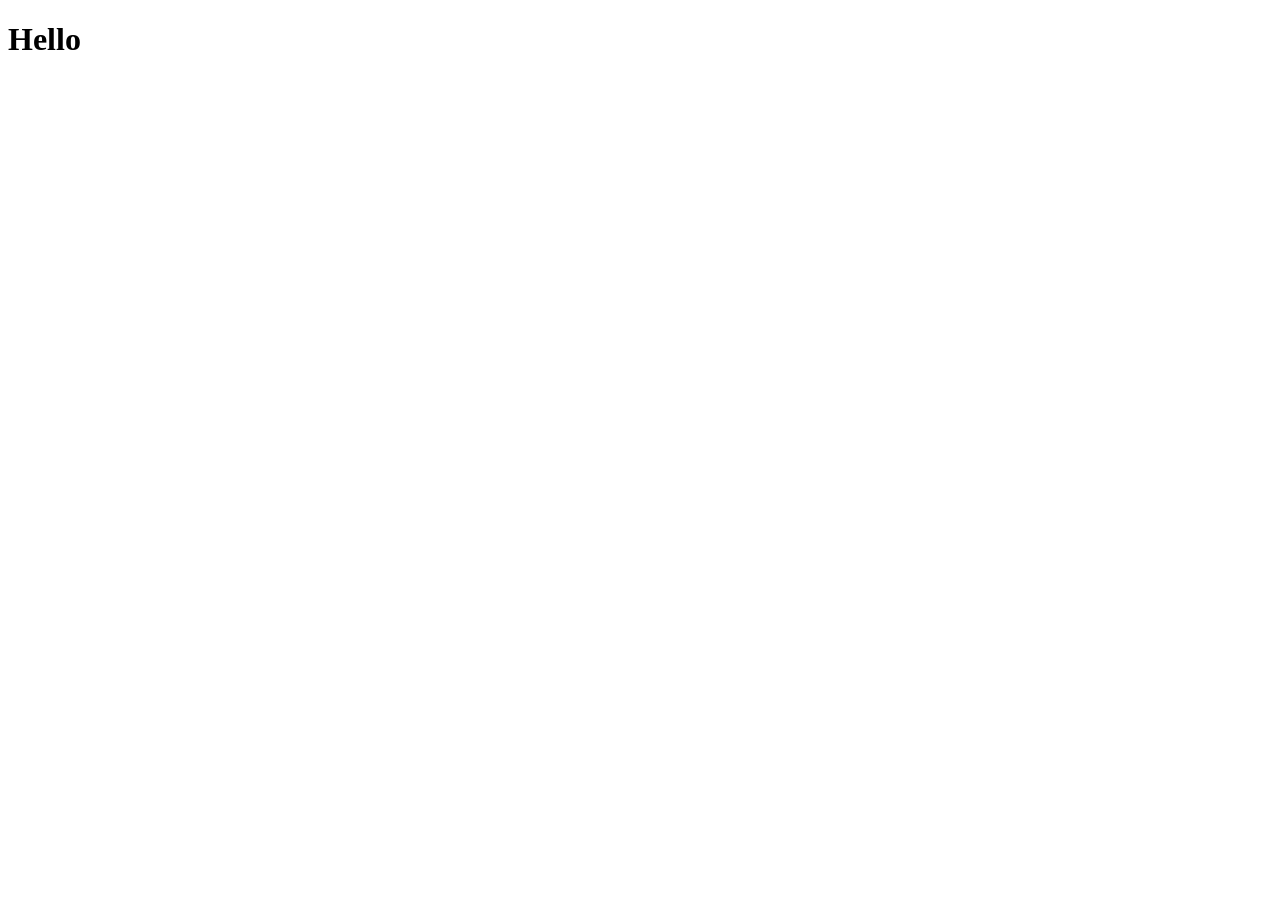
==== index.html @ d9c7d704 "Created html files and added basic html" ====
<!doctype html>
<html lang="en">
  <head>
    <meta charset="UTF-8" />
    <meta name="viewport" content="width=device-width, initial-scale=1.0" />
    <title>Document</title>
  </head>
  <body>
    <h1>Hello</h1>
  </body>
</html>
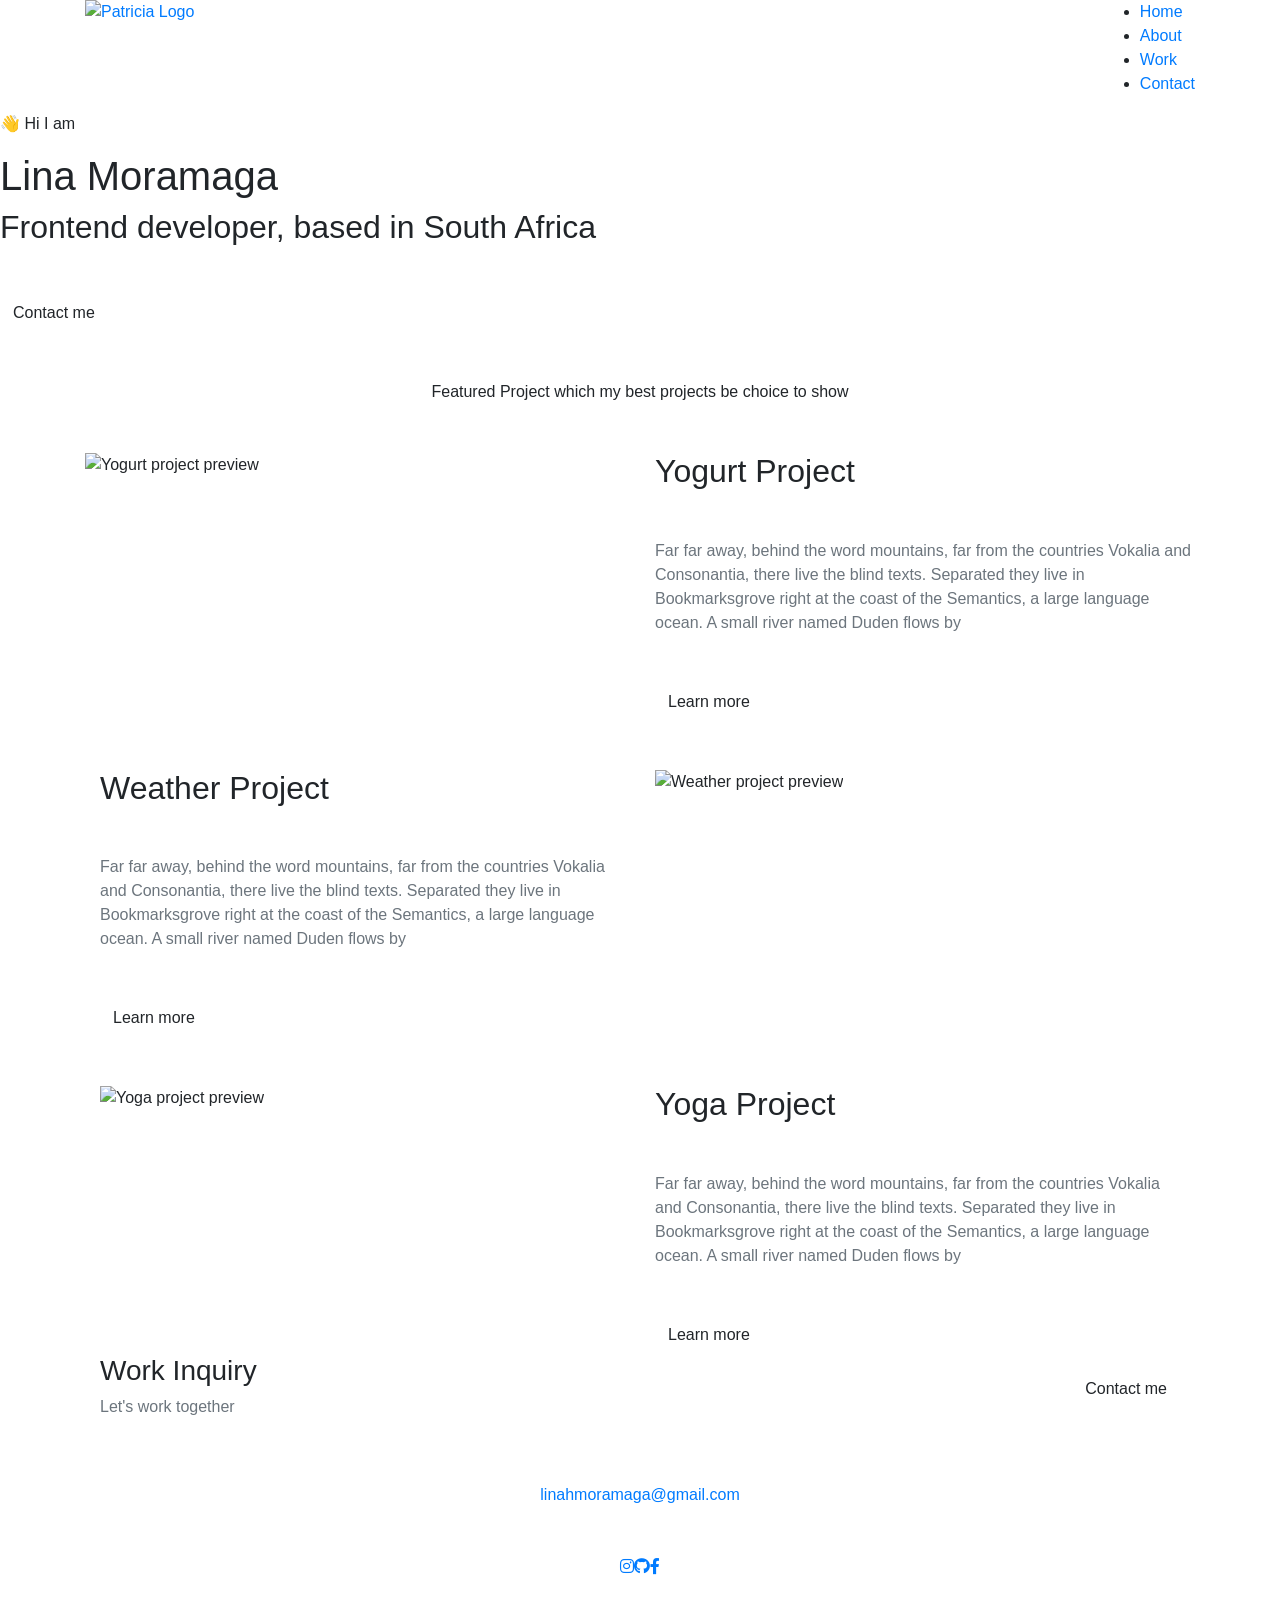
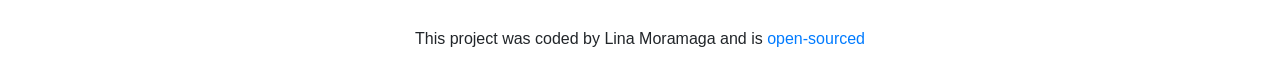
==== commit 414ad3d7: "updated html" ====
--- a/index.html
+++ b/index.html
@@ -3,9 +3,163 @@
   <head>
     <meta charset="UTF-8" />
     <meta name="viewport" content="width=device-width, initial-scale=1.0" />
-    <title>Document</title>
+    <link
+      rel="stylesheet"
+      href="https://cdn.jsdelivr.net/npm/bootstrap@4.6.2/dist/css/bootstrap.min.css"
+      integrity="sha384-xOolHFLEh07PJGoPkLv1IbcEPTNtaed2xpHsD9ESMhqIYd0nLMwNLD69Npy4HI+N"
+      crossorigin="anonymous"
+    />
+    <link rel="preconnect" href="https://fonts.googleapis.com" />
+    <link rel="preconnect" href="https://fonts.gstatic.com" crossorigin />
+    <link
+      href="https://fonts.googleapis.com/css2?family=Playfair+Display:ital,wght@0,400..900;1,400..900&family=Poppins:ital,wght@0,100;0,200;0,300;0,400;0,500;0,600;0,700;0,800;0,900;1,100;1,200;1,300;1,400;1,500;1,600;1,700;1,800;1,900&display=swap"
+      rel="stylesheet"
+    />
+    <link
+      rel="stylesheet"
+      href="https://cdnjs.cloudflare.com/ajax/libs/font-awesome/6.0.0-beta3/css/all.min.css"
+    />
+    <link rel="stylesheet" href="src/style.css" />
+
+    <title>Front-end Developer - Lina Moramaga</title>
   </head>
   <body>
-    <h1>Hello</h1>
+    </head>
+  <body>
+    <div class="container">
+    <nav class="d-flex justify-content-between">
+      <a href="/">
+      
+      <img src="images/logo.png"  class="logo d-none d-md-block" alt="Patricia Logo">
+      <img src="images/logo-small.jpg" class="logo d-block d-md-none"  alt="Patricia Logo">
+      </a>
+      <ul>
+        <li >
+          <a href="" title="Homepage">Home</a>
+          
+        </li>
+
+        <li>
+        <a href="" title="About Page">About</a>
+        </li>
+        
+        <li><a href="" title="Work Page">Work</a>
+        </li>
+
+
+        <li>
+          <a href="" title="Contact Page">Contact</a></li>
+      </ul>
+    </nav>
+ </div>
+
+
+ 
+    <div class="hero">
+      <p>👋 Hi I am</p>
+      <h1>Lina Moramaga</h1>
+      <h2 class="mb-5">Frontend developer, based in South Africa</h2>
+      <div>
+        <a href="/contact.html" class="btn btn-branding">Contact me</a>
+      </div>
+    </div>
+    <p class="text-center m-5">
+      Featured Project which my best projects be choice to show
+    </p>
+
+    <div class="container">
+      <div class="row mb-5">
+        <div class="col d-none d-lg-block">
+          <img src="images/yogurt.png " class="img-fluid" alt="Yogurt project preview" />
+        </div>
+
+        <div class="col">
+          <div class="project-description">
+            <h2 class="mb-5">Yogurt Project</h2>
+            <p class="mb-5 text-muted">
+              Far far away, behind the word mountains, far from the countries
+              Vokalia and Consonantia, there live the blind texts. Separated
+              they live in Bookmarksgrove right at the coast of the Semantics, a
+              large language ocean. A small river named Duden flows by
+            </p>
+            <a href="/work.html" class="btn btn-branding-outline">Learn more</a>
+          </div>
+        </div>
+      </div>
+
+
+<div class="container">
+  <div class="row mb-5">
+    <div class="col">
+      <div class="project-description">
+        <h2 class="mb-5">Weather Project</h2>
+        <p class="mb-5 text-muted">
+          Far far away, behind the word mountains, far from the countries
+          Vokalia and Consonantia, there live the blind texts. Separated
+          they live in Bookmarksgrove right at the coast of the Semantics, a
+          large language ocean. A small river named Duden flows by
+        </p>
+        <a href="" class="btn btn-branding-outline">Learn more</a>
+      </div>
+    </div>
+
+    <div class="col d-none d-lg-block">
+      <img src="images/weather.png" class="img-fluid" alt="Weather project preview" />
+    </div>
+  </div>
+</div>
+
+
+
+<div class="container">
+      <div class="row">
+        <div class="col d-none d-lg-block">
+          <img src="images/yoga.png " class="img-fluid" alt="Yoga project preview" />
+        </div>
+
+        <div class="col">
+          <div class="project-description">
+            <h2 class="mb-5">Yoga Project</h2>
+            <p class="mb-5 text-muted">
+              Far far away, behind the word mountains, far from the countries
+              Vokalia and Consonantia, there live the blind texts. Separated
+              they live in Bookmarksgrove right at the coast of the Semantics, a
+              large language ocean. A small river named Duden flows by
+            </p>
+            <a href="" class="btn btn-branding-outline">Learn more</a>
+          </div>
+        </div>
+      </div>
+<footer>
+  <div class="contact-box d-flex justify-content-between mb-5 d-none d-md-flex">
+    <div>
+    <h3>Work Inquiry</h3>
+    <p class="text-muted">Let's work together</p>
+    </div>
+    <div>
+    <a href="" class="btn btn-branding mt-3" title="Contact me" >Contact me</a>
+    </div>
+  </div>
+  <div class="d-flex justify-content-center mb-5"><a href="mailto:linahmoramaga@gmail.com" class="email-link ">linahmoramaga@gmail.com</a></div>
+  <div class="social-links d-flex justify-content-center mb-5">
+    <a href="#" target="_blank" title="Instagram profile"><i class="fa-brands fa-instagram" ></i></a>
+    <a href="https://github.com/lmoramaga" target="_blank" title="Github profile"> <i class="fa-brands fa-github"></i></a>
+    <a href="#" target="_blank" title="Facebook profile">  <i class="fa-brands fa-facebook-f"></i></a>
+    </div>
+
+ 
+
+</footer>
+<p class="text-center mt-5">This project was coded  by Lina Moramaga and is  <a href="https://github.com/lmoramaga/portfolio-homeowrk" target="_blank">open-sourced</a></p>
+
+    </div>
   </body>
 </html>
+
+
+ 
+
+
+
+
+
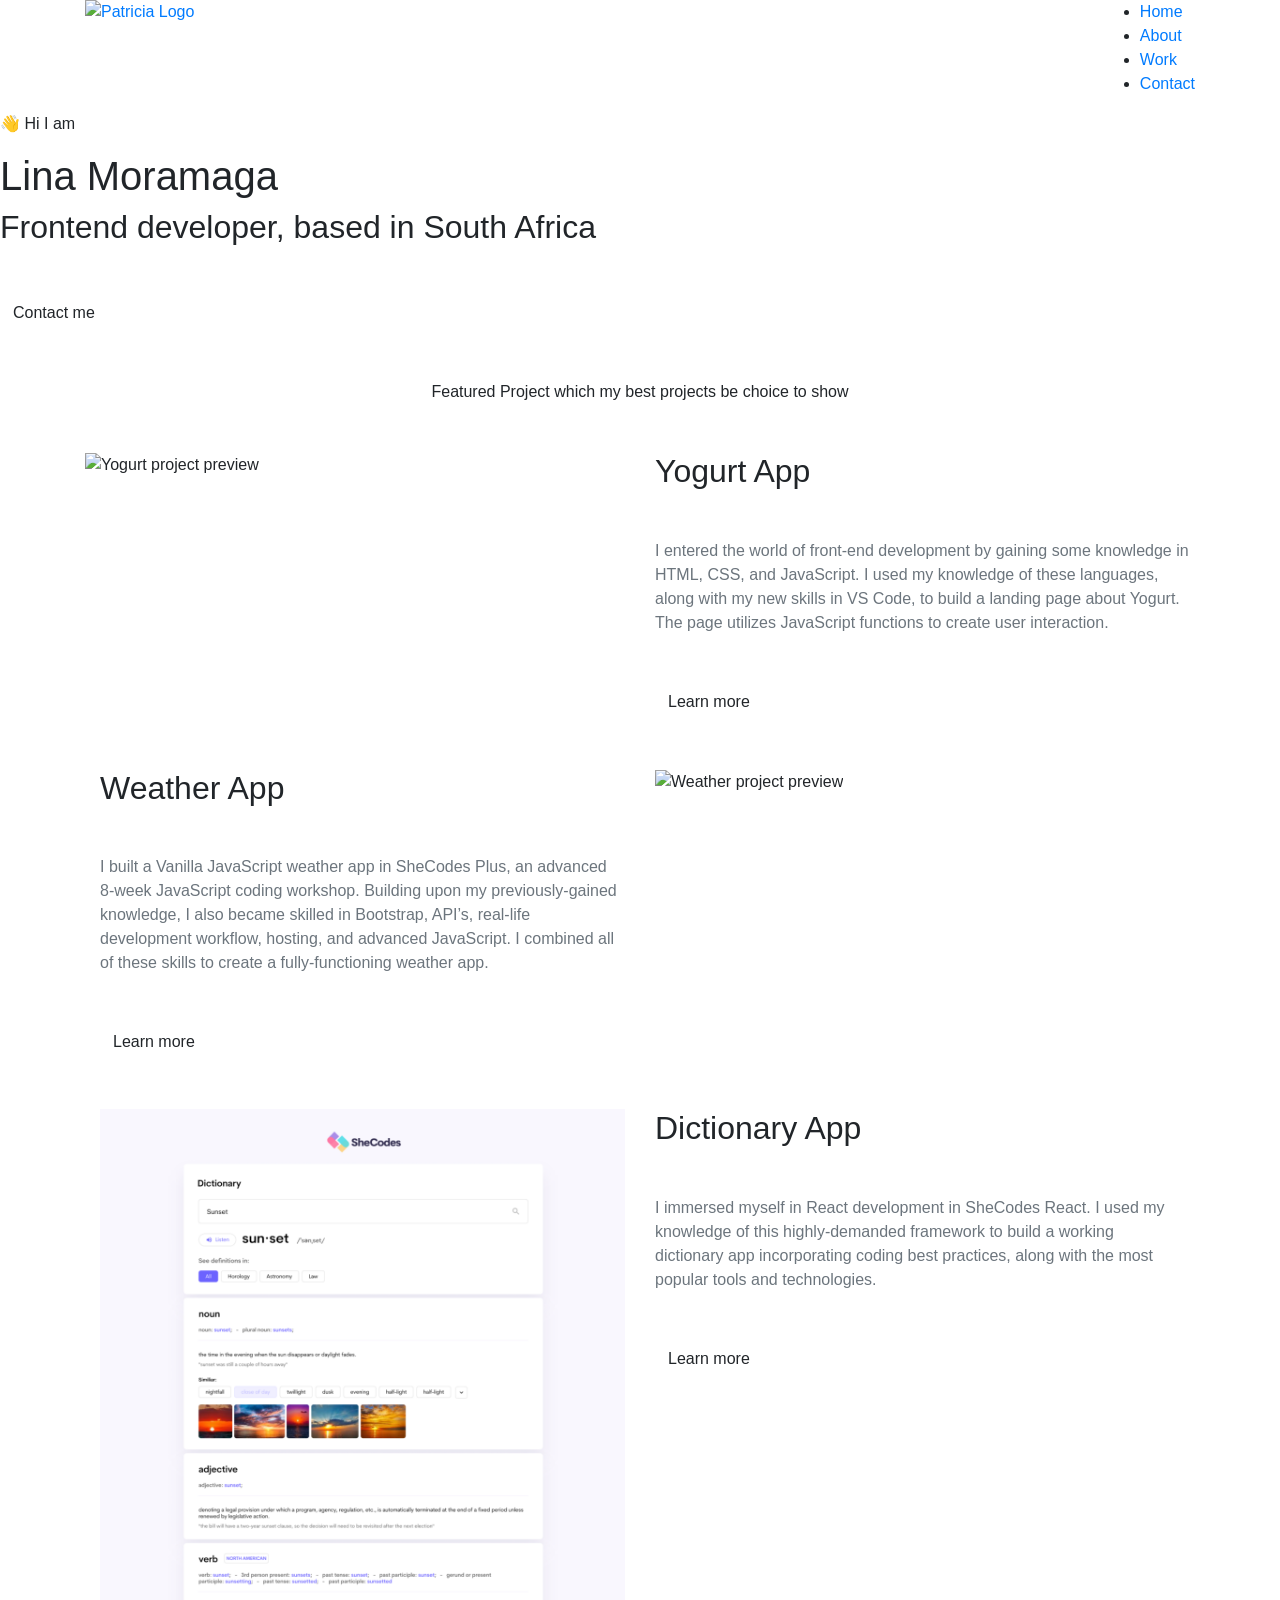
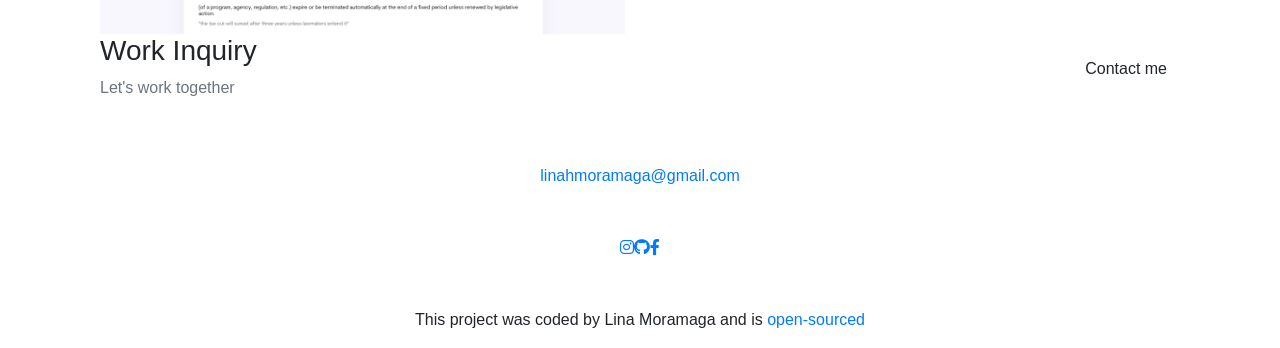
==== commit 6d9623fe: "Updated the html" ====
--- a/index.html
+++ b/index.html
@@ -19,7 +19,7 @@
       rel="stylesheet"
       href="https://cdnjs.cloudflare.com/ajax/libs/font-awesome/6.0.0-beta3/css/all.min.css"
     />
-    <link rel="stylesheet" href="src/style.css" />
+    <link rel="stylesheet" href="CSS/style.css" />
 
     <title>Front-end Developer - Lina Moramaga</title>
   </head>
@@ -35,20 +35,20 @@
       </a>
       <ul>
         <li >
-          <a href="" title="Homepage">Home</a>
+          <a href="/" title="Homepage">Home</a>
           
         </li>
 
         <li>
-        <a href="" title="About Page">About</a>
+        <a href="/about.html" title="About Page">About</a>
         </li>
         
-        <li><a href="" title="Work Page">Work</a>
+        <li><a href="/work.html" title="Work Page">Work</a>
         </li>
 
 
         <li>
-          <a href="" title="Contact Page">Contact</a></li>
+          <a href="/contact.html" title="Contact Page">Contact</a></li>
       </ul>
     </nav>
  </div>
@@ -75,12 +75,9 @@
 
         <div class="col">
           <div class="project-description">
-            <h2 class="mb-5">Yogurt Project</h2>
+            <h2 class="mb-5">Yogurt App</h2>
             <p class="mb-5 text-muted">
-              Far far away, behind the word mountains, far from the countries
-              Vokalia and Consonantia, there live the blind texts. Separated
-              they live in Bookmarksgrove right at the coast of the Semantics, a
-              large language ocean. A small river named Duden flows by
+              I entered the world of front-end development by gaining some knowledge in HTML, CSS, and JavaScript. I used my knowledge of these languages, along with my new skills in VS Code, to build a landing page about Yogurt. The page utilizes JavaScript functions to create user interaction.
             </p>
             <a href="/work.html" class="btn btn-branding-outline">Learn more</a>
           </div>
@@ -92,12 +89,9 @@
   <div class="row mb-5">
     <div class="col">
       <div class="project-description">
-        <h2 class="mb-5">Weather Project</h2>
+        <h2 class="mb-5">Weather App</h2>
         <p class="mb-5 text-muted">
-          Far far away, behind the word mountains, far from the countries
-          Vokalia and Consonantia, there live the blind texts. Separated
-          they live in Bookmarksgrove right at the coast of the Semantics, a
-          large language ocean. A small river named Duden flows by
+          I built a Vanilla JavaScript weather app in SheCodes Plus, an advanced 8-week JavaScript coding workshop. Building upon my previously-gained knowledge, I also became skilled in Bootstrap, API’s, real-life development workflow, hosting, and advanced JavaScript. I combined all of these skills to create a fully-functioning weather app.
         </p>
         <a href="" class="btn btn-branding-outline">Learn more</a>
       </div>
@@ -114,17 +108,14 @@
 <div class="container">
       <div class="row">
         <div class="col d-none d-lg-block">
-          <img src="images/yoga.png " class="img-fluid" alt="Yoga project preview" />
+          <img src="Images/dictionary.png" class="img-fluid" alt="Yoga project preview" />
         </div>
 
         <div class="col">
           <div class="project-description">
-            <h2 class="mb-5">Yoga Project</h2>
+            <h2 class="mb-5">Dictionary App</h2>
             <p class="mb-5 text-muted">
-              Far far away, behind the word mountains, far from the countries
-              Vokalia and Consonantia, there live the blind texts. Separated
-              they live in Bookmarksgrove right at the coast of the Semantics, a
-              large language ocean. A small river named Duden flows by
+              I immersed myself in React development in SheCodes React. I used my knowledge of this highly-demanded framework to build a working dictionary app incorporating coding best practices, along with the most popular tools and technologies.
             </p>
             <a href="" class="btn btn-branding-outline">Learn more</a>
           </div>
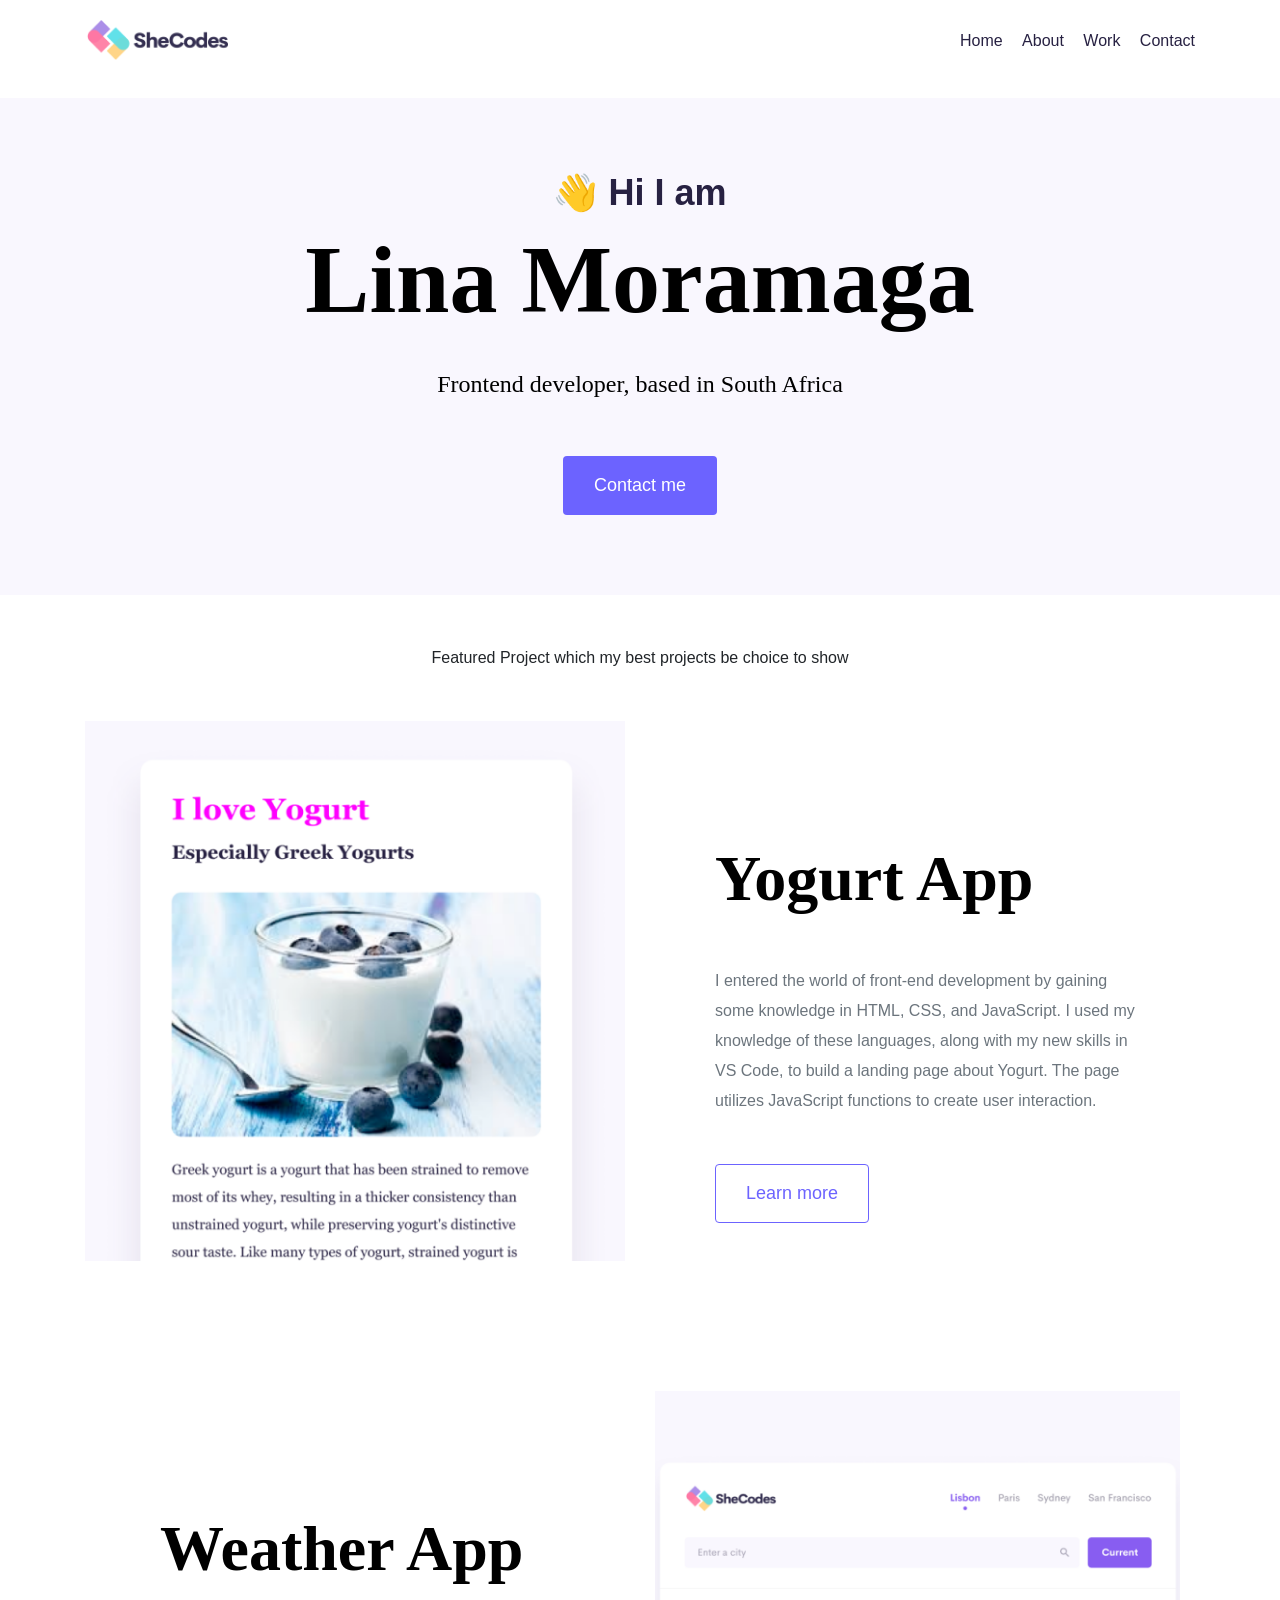
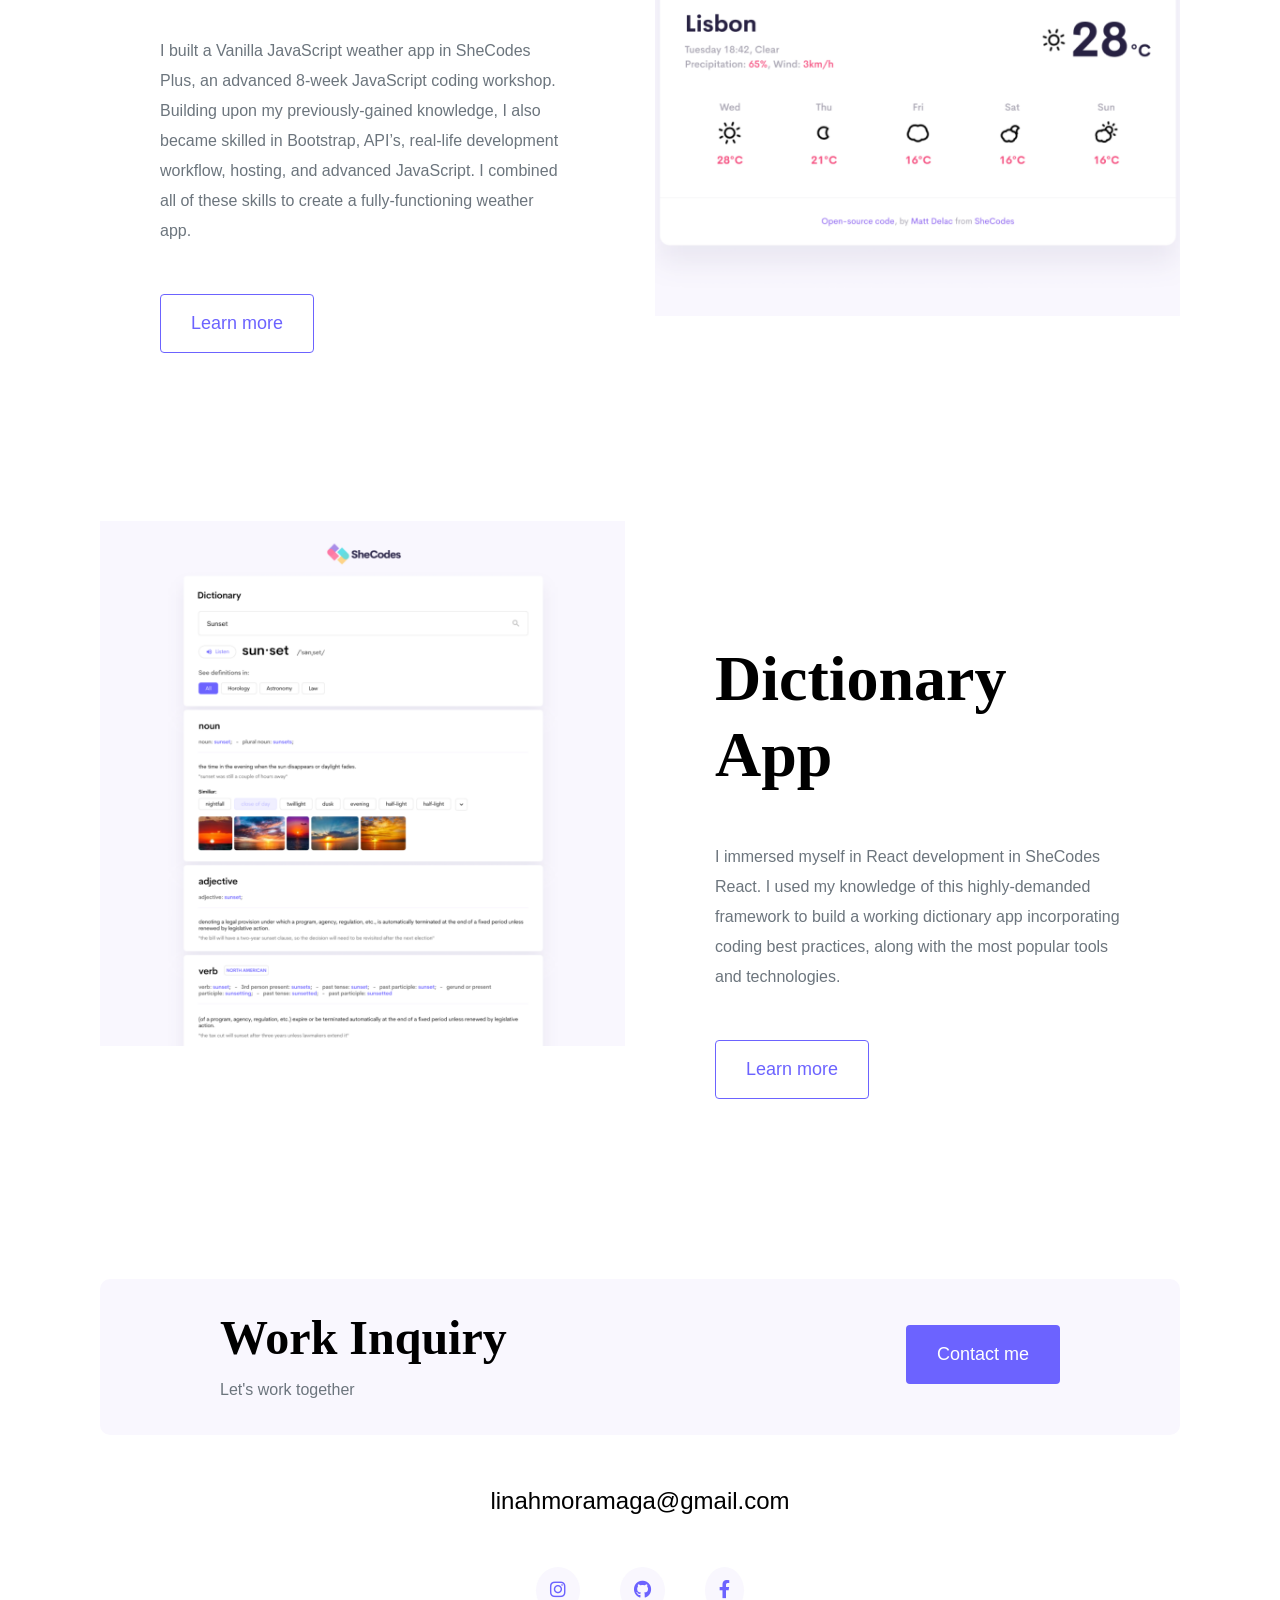
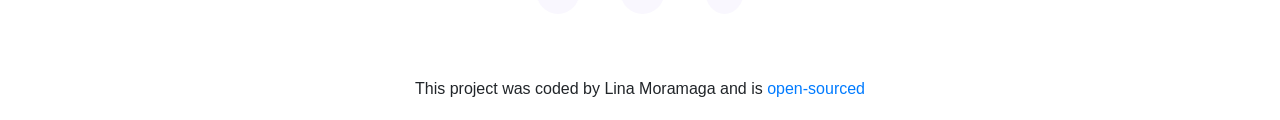
==== commit 2475042f: "Fixed the names of the  images" ====
--- a/index.html
+++ b/index.html
@@ -30,8 +30,8 @@
     <nav class="d-flex justify-content-between">
       <a href="/">
       
-      <img src="images/logo.png"  class="logo d-none d-md-block" alt="Patricia Logo">
-      <img src="images/logo-small.jpg" class="logo d-block d-md-none"  alt="Patricia Logo">
+      <img src="Images/logo.png"  class="logo d-none d-md-block" alt="Patricia Logo">
+      <img src="Images/logo-small.jpg" class="logo d-block d-md-none"  alt="Patricia Logo">
       </a>
       <ul>
         <li >
@@ -70,7 +70,7 @@
     <div class="container">
       <div class="row mb-5">
         <div class="col d-none d-lg-block">
-          <img src="images/yogurt.png " class="img-fluid" alt="Yogurt project preview" />
+          <img src="Images/yogurt.png " class="img-fluid" alt="Yogurt project preview" />
         </div>
 
         <div class="col">
@@ -98,7 +98,7 @@
     </div>
 
     <div class="col d-none d-lg-block">
-      <img src="images/weather.png" class="img-fluid" alt="Weather project preview" />
+      <img src="Images/weather.png" class="img-fluid" alt="Weather project preview" />
     </div>
   </div>
 </div>
--- a/CSS/style.css
+++ b/CSS/style.css
@@ -0,0 +1,187 @@
+:root {
+  --branding-color: #6c63ff;
+  --secondary-color: #f9f7fe;
+  --heading-font-family: "Playfair Display", serif;
+  --default-font-family: "Poppins", sans-serif;
+}
+body {
+  font-family: var(--default-font-family);
+}
+
+h1,
+h2,
+h3,
+h4,
+h5,
+h6 {
+  color: black;
+  font-family: var(--heading-font-family);
+  font-weight: bold;
+}
+h1 {
+  font-size: 96px;
+  line-height: 1.5;
+}
+h2 {
+  font-size: 64px;
+}
+h3 {
+  font-size: 48px;
+}
+
+p {
+  font-family: var(--default-font-family);
+  font-weight: normal;
+  font-size: 16px;
+  line-height: 30px;
+}
+
+.hero {
+  background-color: var(--secondary-color);
+  text-align: center;
+  padding: 80px 20px;
+}
+
+.hero p {
+  font-size: 36px;
+  font-weight: bold;
+  margin: 0;
+  color: #272142;
+}
+
+.hero h2 {
+  font-family: var(--heading-font-family);
+  font-weight: normal;
+  line-height: 2;
+  font-size: 24px;
+}
+.content-container {
+  padding: 60px 20px;
+}
+.content p {
+  font-size: 14px;
+}
+
+.content h1 {
+  font-size: 64px;
+  line-height: 80px;
+}
+.content h2 {
+  font-size: 18px;
+  font-family: var(--default-font-family);
+}
+.content {
+  margin: 30px;
+}
+
+.content h3 {
+  font-size: 24px;
+  margin: 20px 0 0;
+  line-height: 1.5;
+  font-family: var(--default-font-family);
+}
+
+.btn-branding {
+  background: var(--branding-color);
+  border-radius: 4px;
+  color: white;
+  font-size: 18px;
+  line-height: 27px;
+  padding: 15px 30px;
+}
+.btn-branding-outline {
+  color: var(--branding-color);
+  border: 1px solid var(--branding-color);
+  border-radius: 4px;
+  font-size: 18px;
+  line-height: 27px;
+  padding: 15px 30px;
+}
+.project-description {
+  padding: 120px 60px;
+}
+
+.logo {
+  max-height: 40px;
+}
+nav {
+  padding: 20px 0;
+}
+nav li {
+  display: inline;
+  list-style: none;
+  line-height: 42px;
+  margin-left: 15px;
+}
+nav ul {
+  padding: 0;
+}
+nav a {
+  text-decoration: none;
+  color: #272142;
+  transition: all 100ms ease-in-out;
+}
+
+nav a:hover,
+nav li.active a {
+  color: var(--branding-color);
+}
+footer {
+  margin: 60px 0;
+}
+footer .contact-box {
+  background: var(--secondary-color);
+  padding: 30px 120px;
+  border-radius: 10px;
+}
+footer .contact-box p {
+  margin: 0;
+}
+
+footer .email-link {
+  text-decoration: none;
+  color: black;
+  font-size: 24px;
+}
+
+footer .email-link:hover {
+  color: var(--branding-color);
+}
+
+footer .social-links a {
+  margin: 0 20px;
+  color: var(--branding-color);
+  background: var(--secondary-color);
+  padding: 10px 14px;
+  border-radius: 50%;
+  font-size: 18px;
+  transition: all 100ms ease-in-out;
+}
+
+footer .social-links a:hover {
+  color: white;
+  background: var(--branding-color);
+}
+
+@media (max-width: 960px) {
+  h1 {
+    font-size: 44px;
+    line-height: 56px;
+  }
+  h2 {
+    font-size: 44px;
+  }
+  h3 {
+    font-size: 26px;
+  }
+
+  .project-description {
+    padding: 0;
+    text-align: center;
+  }
+
+  .content {
+    text-align: center;
+    padding: 0;
+  }
+}
